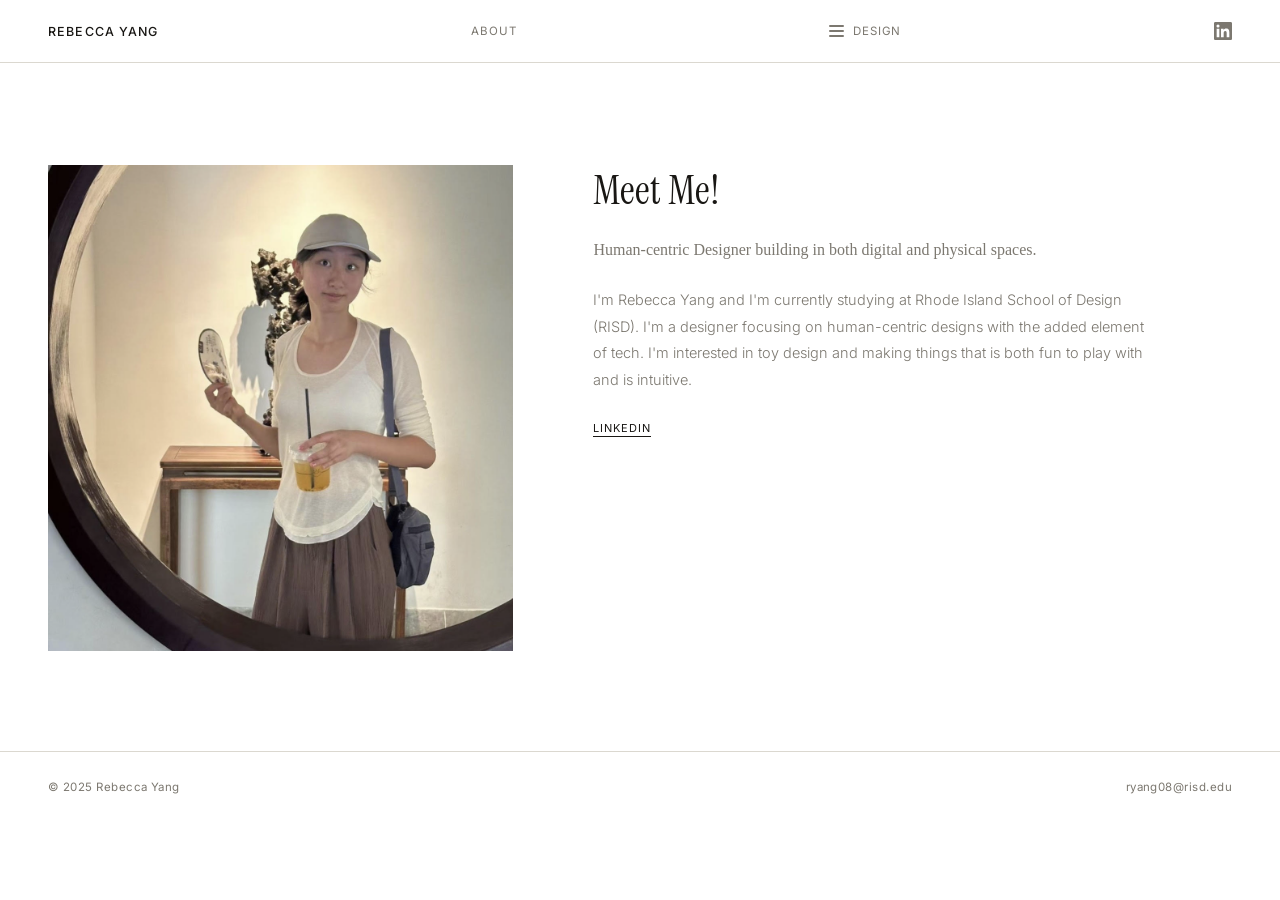
==== About.html @ c281e47e "Initial portfolio site" ====
<!DOCTYPE html>
<html lang="en">
<head>
  <meta charset="UTF-8">
  <meta name="viewport" content="width=device-width, initial-scale=1.0">
  <title>About — Rebecca Yang</title>
  <link rel="preconnect" href="https://fonts.googleapis.com">
  <link rel="preconnect" href="https://fonts.gstatic.com" crossorigin>
  <link href="https://fonts.googleapis.com/css2?family=Inter:ital,opsz,wght@0,14..32,300;0,14..32,400;0,14..32,500;1,14..32,300&family=Instrument+Serif:ital@0;1&display=swap" rel="stylesheet">
  <link rel="stylesheet" href="styleshtml.css">
</head>
<body>

  <header>
    <a class="nav-name" href="index.html">Rebecca Yang</a>

    <a class="nav-about" href="About.html">About</a>

    <div class="nav-dropdown">
      <button class="dropdown-trigger" aria-haspopup="true" aria-expanded="false">
        <span class="hamburger" aria-hidden="true">
          <span></span>
          <span></span>
          <span></span>
        </span>
        Design
      </button>
      <ul class="dropdown-menu" role="menu">
        <li role="none"><a href="installation.html" role="menuitem">Installation</a></li>
        <li role="none"><a href="web-based.html" role="menuitem">Web-based</a></li>
        <li role="none"><a href="product-design.html" role="menuitem">Product Design</a></li>
      </ul>
    </div>

    <a class="linkedin-link" href="https://www.linkedin.com/in/rebecca-yang-01855634b" target="_blank" rel="noopener" aria-label="LinkedIn">
      <svg viewBox="0 0 24 24" fill="currentColor" xmlns="http://www.w3.org/2000/svg">
        <path d="M20.447 20.452h-3.554v-5.569c0-1.328-.027-3.037-1.852-3.037-1.853 0-2.136 1.445-2.136 2.939v5.667H9.351V9h3.414v1.561h.046c.477-.9 1.637-1.85 3.37-1.85 3.601 0 4.267 2.37 4.267 5.455v6.286zM5.337 7.433a2.062 2.062 0 01-2.063-2.065 2.064 2.064 0 112.063 2.065zm1.782 13.019H3.555V9h3.564v11.452zM22.225 0H1.771C.792 0 0 .774 0 1.729v20.542C0 23.227.792 24 1.771 24h20.451C23.2 24 24 23.227 24 22.271V1.729C24 .774 23.2 0 22.222 0h.003z"/>
      </svg>
    </a>
  </header>

  <section id="about">
    <img class="about-photo" src="aboutme.png" alt="Rebecca Yang">
    <div class="about-content">
      <h2 class="about-heading">
        Meet Me!<br>
        <em>Human-centric Designer building in both digital and physical spaces.</em>
      </h2>
      <p class="about-text">
        I'm Rebecca Yang and I'm currently studying at Rhode Island School of Design (RISD). I'm a designer focusing on human-centric designs with the added element of tech. I'm interested in toy design and making things that is both fun to play with and is intuitive.
      </p>
      <div class="about-links">
        <a href="https://www.linkedin.com/in/rebecca-yang-01855634b" target="_blank" rel="noopener">LinkedIn</a>
      </div>
    </div>
  </section>

  <footer>
    <span>&copy; 2025 Rebecca Yang</span>
    <a href="mailto:ryang08@risd.edu">ryang08@risd.edu</a>
  </footer>

  <script>
    const dropdown = document.querySelector('.nav-dropdown');
    const trigger  = dropdown.querySelector('.dropdown-trigger');

    trigger.addEventListener('click', () => {
      const open = dropdown.classList.toggle('open');
      trigger.setAttribute('aria-expanded', open);
    });

    document.addEventListener('click', (e) => {
      if (!dropdown.contains(e.target)) {
        dropdown.classList.remove('open');
        trigger.setAttribute('aria-expanded', 'false');
      }
    });
  </script>

</body>
</html>
---- styleshtml.css ----
*, *::before, *::after {
  box-sizing: border-box;
  margin: 0;
  padding: 0;
}

:root {
  --bg:         #ffffff;
  --text:       #191714;
  --muted:      #7c7870;
  --border:     #dbd8d0;
  --font-sans:  'Inter', -apple-system, BlinkMacSystemFont, 'Segoe UI', sans-serif;
  --font-serif: 'Instrument Serif', Georgia, 'Times New Roman', serif;
  --page-inset: clamp(64px, 8vw, 110px);
}

html { scroll-behavior: smooth; }

body {
  font-family: var(--font-sans);
  background: var(--bg);
  color: var(--text);
  overflow-x: hidden;
  -webkit-font-smoothing: antialiased;
}

/* --- HEADER --- */

header {
  position: fixed;
  top: 0;
  left: 0;
  right: 0;
  z-index: 100;
  display: flex;
  align-items: center;
  justify-content: space-between;
  padding: 22px 48px;
  background: var(--bg);
  border-bottom: 1px solid var(--border);
}

.nav-name {
  font-size: 12.5px;
  font-weight: 500;
  letter-spacing: 0.09em;
  text-transform: uppercase;
  text-decoration: none;
  color: var(--text);
}

.nav-about {
  font-size: 11.5px;
  letter-spacing: 0.07em;
  text-transform: uppercase;
  text-decoration: none;
  color: var(--muted);
  transition: color 0.2s;
}

.nav-about:hover { color: var(--text); }

/* --- DESIGN DROPDOWN --- */

.nav-dropdown {
  position: relative;
}

/* invisible bridge fills the gap so hover doesn't break mid-travel */
.nav-dropdown::after {
  content: '';
  position: absolute;
  top: 100%;
  left: -20px;
  right: -20px;
  height: 16px;
}

.dropdown-trigger {
  display: flex;
  align-items: center;
  gap: 9px;
  background: none;
  border: none;
  cursor: pointer;
  padding: 0;
  font-size: 11.5px;
  letter-spacing: 0.07em;
  text-transform: uppercase;
  color: var(--muted);
  font-family: var(--font-sans);
  transition: color 0.2s;
}

.dropdown-trigger:hover,
.nav-dropdown.open .dropdown-trigger { color: var(--text); }

.hamburger {
  display: flex;
  flex-direction: column;
  gap: 3.5px;
  flex-shrink: 0;
}

.hamburger span {
  display: block;
  width: 15px;
  height: 1.5px;
  background: currentColor;
  border-radius: 1px;
}

.dropdown-menu {
  position: absolute;
  top: calc(100% + 16px);
  left: 50%;
  transform: translateX(-50%) translateY(-6px);
  background: var(--bg);
  border: 1px solid var(--border);
  min-width: 170px;
  list-style: none;
  padding: 6px 0;
  opacity: 0;
  pointer-events: none;
  transition: opacity 0.18s ease, transform 0.18s ease;
}

.nav-dropdown:hover .dropdown-menu,
.nav-dropdown.open .dropdown-menu {
  opacity: 1;
  pointer-events: auto;
  transform: translateX(-50%) translateY(0);
}

.dropdown-menu li a {
  display: block;
  padding: 11px 22px;
  font-size: 11px;
  letter-spacing: 0.07em;
  text-transform: uppercase;
  color: var(--muted);
  text-decoration: none;
  transition: color 0.15s;
  white-space: nowrap;
}

.dropdown-menu li a:hover { color: var(--text); }

/* --- LINKEDIN --- */

.linkedin-link {
  display: flex;
  align-items: center;
  color: var(--muted);
  transition: color 0.2s;
  text-decoration: none;
}

.linkedin-link:hover { color: var(--text); }

.linkedin-link svg {
  width: 18px;
  height: 18px;
  display: block;
}

/* --- HERO --- */

#hero {
  height: calc(100vh - 65px);
  margin-top: 65px;
}

.hero-tagline {
  font-family: Arial, Helvetica, sans-serif;
  font-size: 22px;
  font-weight: 400;
  font-style: normal;
  line-height: 1.55;
  color: #000000;
  text-align: center;
  max-width: 680px;
  transition: opacity 0.3s ease;
}

.scroll-hint {
  position: fixed;
  left: 50%;
  transform: translateX(-50%);
  font-size: 11px;
  letter-spacing: 0.12em;
  text-transform: uppercase;
  color: var(--muted);
  transition: opacity 0.4s ease;
}

/* --- STOOLLASSO --- */
.hero-draggable {
  position: fixed;
  height: auto;
  cursor: grab;
  user-select: none;
  z-index: 10;
  transition: opacity 0.4s ease;
}

#stoollasso {
  width: 180px;
}

#fishtoylasso {
  width: 200px;
}

/* --- WORKS GRID --- */

#works-grid {
  padding: 0 clamp(48px, 8vw, 120px) 80px;
}

.works-row {
  display: grid;
  grid-template-columns: repeat(4, 1fr);
  gap: 16px;
}

.work-card {
  display: flex;
  flex-direction: column;
  gap: 10px;
  cursor: pointer;
}

.work-img-wrap {
  width: 100%;
  overflow: hidden;
  background: #f0eeea;
  position: relative;
}

.work-img-wrap img,
.work-img-wrap video {
  width: 100%;
  height: auto;
  display: block;
  transition: transform 0.4s ease;
}

.work-card:hover .work-img-wrap video {
  transform: scale(1.04);
}

.work-card:hover .work-img-wrap img {
  transform: scale(1.04);
}

.work-img-empty {
  background: #ebebeb;
}

.work-card--constrained .work-img-wrap {
  background: none;
}

.work-title {
  font-size: 12px;
  letter-spacing: 0.04em;
  color: var(--muted);
  font-family: var(--font-sans);
}

/* --- LIGHTBOX --- */

.lightbox {
  position: fixed;
  inset: 0;
  background: rgba(0, 0, 0, 0.92);
  z-index: 9998;
  display: flex;
  align-items: center;
  justify-content: center;
  opacity: 0;
  pointer-events: none;
  transition: opacity 0.25s ease;
}

.lightbox.active {
  opacity: 1;
  pointer-events: auto;
}

.lightbox-img,
.lightbox-video {
  max-width: 80vw;
  max-height: 85vh;
  width: auto;
  height: auto;
  display: block;
  object-fit: contain;
}

.lightbox-close {
  position: absolute;
  top: 24px;
  right: 32px;
  background: none;
  border: none;
  color: #ffffff;
  font-size: 22px;
  cursor: pointer;
  padding: 8px;
  line-height: 1;
  opacity: 0.8;
  transition: opacity 0.2s;
}

.lightbox-close:hover { opacity: 1; }

.lightbox-prev,
.lightbox-next {
  position: absolute;
  top: 50%;
  transform: translateY(-50%);
  background: none;
  border: none;
  color: #ffffff;
  font-size: 28px;
  cursor: pointer;
  padding: 20px 24px;
  opacity: 0.7;
  transition: opacity 0.2s;
}

.lightbox-prev:hover,
.lightbox-next:hover { opacity: 1; }

.lightbox-prev { left: 24px; }
.lightbox-next { right: 24px; }

.lbv-wrapper {
  display: flex;
  flex-direction: column;
  align-items: center;
  gap: 14px;
}

.lightbox-video { cursor: pointer; }

.lbv-controls {
  align-items: center;
  gap: 12px;
  width: min(80vw, 700px);
  background: rgba(255,255,255,0.08);
  padding: 10px 16px;
  border-radius: 8px;
}

.lbv-playpause {
  background: none;
  border: none;
  color: #fff;
  font-size: 16px;
  cursor: pointer;
  padding: 0 4px;
  line-height: 1;
  flex-shrink: 0;
}

.lbv-scrubber {
  flex: 1;
  height: 4px;
  appearance: none;
  -webkit-appearance: none;
  background: rgba(255,255,255,0.25);
  border-radius: 2px;
  cursor: pointer;
  accent-color: #fff;
}

.lbv-scrubber::-webkit-slider-thumb {
  -webkit-appearance: none;
  width: 14px;
  height: 14px;
  border-radius: 50%;
  background: #fff;
  cursor: pointer;
}

.lbv-time {
  color: rgba(255,255,255,0.7);
  font-size: 12px;
  font-family: monospace;
  white-space: nowrap;
  flex-shrink: 0;
}

/* --- PROJECT BANNER --- */

.project-banner {
  margin-top: calc(65px + var(--page-inset));
  padding: 0 var(--page-inset);
  line-height: 0;
}

.project-banner img {
  width: 100%;
  height: auto;
  display: block;
}

/* --- PROJECT PAGE (Stool.html etc.) --- */

.project-page {
  padding-top: 60px;
  padding-bottom: 100px;
}

.project-page--has-banner {
  padding-top: 40px;
}

.project-page--no-banner {
  padding-top: 140px;
}

.project-page-split {
  display: grid;
  grid-template-columns: 1fr 1fr;
  align-items: start;
  padding: 0 var(--page-inset);
  gap: 48px;
}

.project-page-left {
  display: flex;
  flex-direction: column;
  gap: 32px;
}

.project-page-title {
  font-family: var(--font-sans);
  font-size: clamp(24px, 3vw, 42px);
  font-weight: 500;
  letter-spacing: 0.09em;
  text-transform: uppercase;
  line-height: 1.2;
  color: var(--text);
}

.project-page-meta {
  display: flex;
  flex-direction: column;
  gap: 8px;
  list-style: disc;
  padding-left: 16px;
}

.project-page-meta li {
  font-size: 12px;
  letter-spacing: 0.06em;
  text-transform: uppercase;
  color: var(--muted);
  line-height: 1.5;
}

.project-divider {
  border: none;
  border-top: 1px solid var(--border);
  margin: 0;
}

.project-page-desc {
  font-size: 15px;
  line-height: 1.85;
  color: var(--text);
  font-weight: 300;
}

.fishtoy-section {
  display: flex;
  align-items: start;
  gap: 48px;
  padding: 40px var(--page-inset) 80px;
}

.fishtoy-grid {
  display: grid;
  grid-template-columns: 1fr 1fr;
  gap: 10px;
  flex-shrink: 0;
  width: 45%;
}

.fishtoy-grid img {
  width: 100%;
  height: auto;
  display: block;
}

.fishtoy-section-text {
  padding-top: 8px;
}

.sketchbook-section {
  display: flex;
  align-items: start;
  gap: 48px;
  padding: 40px var(--page-inset) 80px;
}

.sketchbook-text {
  flex: 1;
  padding-top: 8px;
}

.sketchbook-title {
  font-family: var(--font-sans);
  font-size: 15px;
  font-weight: 500;
  letter-spacing: 0.09em;
  text-transform: uppercase;
  color: var(--text);
  margin-bottom: 16px;
}

.sketchbook-desc {
  font-size: 15px;
  line-height: 1.85;
  color: var(--text);
  font-weight: 300;
}

.type-section {
  display: flex;
  align-items: flex-start;
  gap: 64px;
  padding: 40px var(--page-inset) 80px;
}

.type-images {
  flex: 1;
  display: flex;
  flex-direction: column;
  gap: 16px;
}

.type-images img {
  width: 100%;
  height: auto;
  display: block;
}

.type-text {
  flex: 1;
  padding-top: 8px;
}

.type-design-grid {
  display: grid;
  grid-template-columns: repeat(4, 1fr);
  gap: 16px;
  padding: 0 var(--page-inset) 80px;
}

.type-design-grid img {
  width: 100%;
  height: 100%;
  object-fit: cover;
  display: block;
  aspect-ratio: 3 / 4;
}

.type-placeholder {
  aspect-ratio: 3 / 4;
  background: #e5e5e5;
  display: flex;
  align-items: center;
  justify-content: center;
  font-family: var(--font-sans);
  font-size: 13px;
  color: #aaa;
  letter-spacing: 0.05em;
}

.nasa-contributions {
  padding: 40px var(--page-inset) 80px;
}

.nasa-contributions .sketchbook-title {
  font-size: 28px;
  margin-bottom: 12px;
}

.nasa-contributions .sketchbook-desc {
  font-size: 19px;
  margin-bottom: 40px;
}

.nasa-contrib-row {
  display: flex;
  gap: 48px;
  align-items: flex-start;
  margin-bottom: 56px;
}

.nasa-contrib-row:last-child {
  margin-bottom: 0;
}

.nasa-contrib-text {
  flex: 1 1 0;
}

.nasa-contrib-label {
  font-family: var(--font-sans);
  font-size: 13px;
  font-weight: 500;
  letter-spacing: 0.09em;
  text-transform: uppercase;
  color: var(--muted);
  margin: 0 0 10px;
}

.nasa-contrib-copy {
  font-size: 15px;
  line-height: 1.85;
  color: var(--text);
  font-weight: 300;
}

.nasa-contrib-images {
  flex: 1;
  display: flex;
  gap: 16px;
}

.nasa-contrib-images img {
  flex: 1;
  min-width: 0;
  width: 100%;
  height: auto;
  display: block;
}

.nasa-ltv-images {
  flex: 1;
  display: flex;
  gap: 16px;
}

.nasa-ltv-col {
  flex: 1;
  display: flex;
  flex-direction: column;
  gap: 16px;
}

.nasa-ltv-col img {
  width: 100%;
  height: auto;
  display: block;
}

.nasa-ltv-col--single {
  display: flex;
  align-items: flex-start;
}

.nasa-ltv-col--single img {
  height: auto;
}

.nasa-signal-item {
  flex: 1;
  display: flex;
  flex-direction: column;
  gap: 12px;
}

.nasa-signal-item img {
  width: 100%;
  height: auto;
  display: block;
}

.project-page-images img,
.project-page-images video {
  width: 100%;
  height: auto;
  display: block;
  border: 1px solid var(--border);
}

.project-research {
  display: grid;
  grid-template-columns: 2.5fr 1fr;
  gap: 40px;
  align-items: start;
  padding: 60px var(--page-inset) 80px;
}

.project-slides-grid {
  display: grid;
  grid-template-columns: 1fr 1fr;
  gap: 12px;
}

.project-slides-grid img {
  width: 100%;
  height: auto;
  display: block;
}

.project-research-text {
  font-size: 19px;
  line-height: 1.75;
  color: var(--text);
  font-weight: 300;
  padding-top: 20px;
}

.project-insight {
  display: grid;
  grid-template-columns: 1fr 2.5fr;
  gap: 40px;
  align-items: start;
  padding: 0 var(--page-inset) 80px;
}

.project-insight-text {
  font-size: 19px;
  line-height: 1.75;
  color: var(--text);
  font-weight: 300;
  padding-top: 20px;
}

.project-insight img {
  width: 100%;
  height: auto;
  display: block;
}

@media (max-width: 780px) {
  .project-insight { grid-template-columns: 1fr; padding: 0 24px 60px; }
}

.project-concept {
  display: grid;
  grid-template-columns: 2fr 2fr;
  gap: 48px;
  align-items: start;
  padding: 0 var(--page-inset) 80px;
}

.project-concept-slides {
  display: grid;
  grid-template-columns: 1.5fr 1.5fr;
  gap: 12px;
}

.project-concept-slides img {
  width: 100%;
  height: auto;
  display: block;
}

.project-concept-slides img:nth-child(1) {
  grid-row: 1;
  grid-column: 1;
}

.project-concept-slides img:nth-child(2) {
  grid-row: 2;
  grid-column: 1;
}

.project-concept-slides img:nth-child(3) {
  grid-row: 1 / 3;
  grid-column: 2;
}

.project-final-slides {
  display: flex;
  gap: 16px;
  padding: 0 var(--page-inset) 0;
}

.project-final-slides:last-child {
  padding-bottom: 80px;
}

.project-final-slides + .project-final-slides {
  padding-top: 16px;
}

.project-final-slides > img,
.project-final-slides > video {
  width: 50%;
  height: auto;
  display: block;
}

.project-final-slides--stacked {
  display: grid;
  grid-template-columns: 1fr 1fr;
  grid-template-rows: auto auto;
}

.project-final-slides--stacked img {
  width: 100%;
  height: auto;
  display: block;
}

.project-final-slides--stacked img:nth-child(1) {
  grid-row: 1;
  grid-column: 1;
}

.project-final-slides--stacked img:nth-child(2) {
  grid-row: 1;
  grid-column: 2;
  align-self: end;
}

.project-final-slides--stacked img:nth-child(3) {
  grid-row: 2;
  grid-column: 1;
}

.project-concept-text {
  display: flex;
  flex-direction: column;
  gap: 24px;
  padding-top: 20px;
}

.project-concept-text p {
  font-size: 15px;
  line-height: 1.7;
  color: var(--text);
  font-weight: 300;
}

.project-concept-text img {
  width: 100%;
  height: auto;
  display: block;
}

.sketchbook-fade {
  position: relative;
  width: 100%;
  aspect-ratio: 895 / 655;
}

.sketchbook-fade-img {
  position: absolute;
  top: 0;
  left: 0;
  width: 100%;
  height: 100%;
  object-fit: contain;
  display: block;
  opacity: 0;
  animation: sketchbook-crossfade 8s ease-in-out infinite;
}

.sketchbook-fade-img--b {
  animation-delay: -4s;
}

@keyframes sketchbook-crossfade {
  0%, 43.75%   { opacity: 1; pointer-events: auto; }
  50%, 93.75%  { opacity: 0; pointer-events: none; }
  100%         { opacity: 1; pointer-events: auto; }
}

@media (max-width: 780px) {
  .project-concept { grid-template-columns: 1fr; padding: 40px 24px 60px; }
  .concept-slide6 { display: none; }
}

@media (max-width: 780px) {
  .project-page { padding: 120px 0 80px; }
  .project-page-split { grid-template-columns: 1fr; padding: 0 24px; }
  .project-banner { padding: 0 24px; }
  .project-research { grid-template-columns: 1fr; padding: 40px 24px 60px; }
}

@media (max-width: 780px) {
  #works-grid { padding: 0 24px 60px; }
  #installation-page,
  #web-based-page { padding: 120px 24px 60px; }
  .works-row { grid-template-columns: repeat(2, 1fr); gap: 12px; }
}

/* --- INSTALLATION PAGE --- */

#installation-page,
#web-based-page {
  padding: 140px 48px 80px;
}

.installation-heading {
  font-family: var(--font-sans);
  font-size: 11px;
  letter-spacing: 0.16em;
  text-transform: uppercase;
  color: var(--muted);
  margin-bottom: 40px;
}

.installation-grid {
  display: grid;
  grid-template-columns: repeat(4, 1fr);
  gap: 16px;
}

@media (max-width: 780px) {
  #installation-page { padding: 120px 24px 60px; }
  .installation-grid { grid-template-columns: repeat(2, 1fr); }
}

/* --- WORK SECTION --- */

#work {
  padding: 80px 48px 60px;
  border-top: 1px solid var(--border);
}

.section-label {
  font-size: 11px;
  letter-spacing: 0.16em;
  text-transform: uppercase;
  color: var(--muted);
  margin-bottom: 56px;
}

.project-list { list-style: none; }

.project-item {
  border-top: 1px solid var(--border);
  padding: 42px 0;
  display: grid;
  grid-template-columns: 56px 1fr 80px;
  gap: 0 28px;
  align-items: start;
}

.project-item:last-child {
  border-bottom: 1px solid var(--border);
}

.project-item--with-image {
  grid-template-columns: 56px 260px 1fr 80px;
  align-items: start;
}

.project-item-img {
  width: 100%;
  height: auto;
  object-fit: contain;
  display: block;
}

.project-num {
  font-size: 11.5px;
  letter-spacing: 0.06em;
  color: var(--muted);
  padding-top: 7px;
}

.project-body {
  display: flex;
  flex-direction: column;
  gap: 14px;
}

.project-title {
  font-family: var(--font-serif);
  font-size: clamp(22px, 2.6vw, 34px);
  font-weight: 400;
  line-height: 1.18;
  letter-spacing: -0.01em;
  transition: letter-spacing 0.4s ease;
}

.project-item:hover .project-title { letter-spacing: 0.015em; }

.project-desc {
  font-size: 14px;
  color: var(--muted);
  line-height: 1.7;
  max-width: 540px;
  font-weight: 300;
}

.project-tags {
  display: flex;
  flex-wrap: wrap;
  gap: 7px;
  margin-top: 2px;
}

.tag {
  font-size: 10px;
  letter-spacing: 0.1em;
  text-transform: uppercase;
  border: 1px solid var(--border);
  padding: 4px 11px;
  border-radius: 100px;
  color: var(--muted);
}

.project-bullets {
  list-style: disc;
  padding-left: 16px;
  display: flex;
  flex-direction: column;
  gap: 4px;
}

.project-bullets li {
  font-size: 13px;
  color: var(--muted);
  line-height: 1.6;
}

.project-link {
  display: inline-block;
  font-size: 11px;
  letter-spacing: 0.08em;
  text-transform: uppercase;
  color: var(--text);
  text-decoration: none;
  border-bottom: 1px solid currentColor;
  padding-bottom: 1px;
  margin-top: 6px;
  transition: opacity 0.2s;
}

.project-link:hover { opacity: 0.45; }

.project-challenge-text {
  font-size: 11px;
  letter-spacing: 0.06em;
  text-transform: uppercase;
  color: var(--muted);
  margin-top: 14px;
  margin-bottom: 8px;
}

.project-challenge-logos {
  display: flex;
  align-items: center;
  gap: 12px;
}

.project-challenge-logo {
  height: 48px;
  width: auto;
  display: block;
}

.project-year {
  font-size: 11.5px;
  color: var(--muted);
  padding-top: 7px;
  text-align: right;
}

/* --- ABOUT --- */

#about {
  padding: calc(65px + 100px) 48px 100px;
  display: grid;
  grid-template-columns: 1fr 1.2fr;
  gap: 80px;
  align-items: start;
  max-width: 1200px;
}

.about-photo {
  width: 100%;
  height: auto;
  display: block;
}

.about-heading {
  font-family: var(--font-serif);
  font-size: clamp(26px, 3.2vw, 44px);
  font-weight: 400;
  line-height: 1.25;
}

.about-heading em {
  font-family: 'Times New Roman', Times, serif;
  font-style: normal;
  font-size: 16px;
  white-space: nowrap;
  color: var(--muted);
}

.about-content {
  display: flex;
  flex-direction: column;
  gap: 20px;
}

.about-text {
  font-size: 14.5px;
  line-height: 1.82;
  color: var(--muted);
  font-weight: 300;
}

.about-links {
  display: flex;
  gap: 24px;
  margin-top: 8px;
}

.about-links a {
  font-size: 11px;
  letter-spacing: 0.08em;
  text-transform: uppercase;
  color: var(--text);
  text-decoration: none;
  border-bottom: 1px solid currentColor;
  padding-bottom: 1px;
  transition: opacity 0.2s;
}

.about-links a:hover { opacity: 0.45; }

/* --- FOOTER --- */

footer {
  border-top: 1px solid var(--border);
  padding: 28px 48px;
  display: flex;
  justify-content: space-between;
  align-items: center;
  font-size: 11.5px;
  color: var(--muted);
  letter-spacing: 0.04em;
}

footer a {
  color: var(--muted);
  text-decoration: none;
  transition: color 0.2s;
}

footer a:hover { color: var(--text); }

/* --- RESPONSIVE --- */

@media (max-width: 780px) {
  header { padding: 18px 20px; }

  #hero {
    padding: 130px 24px 80px;
    min-height: auto;
  }

  .hero-tagline { font-size: 18px; }

  #work { padding: 60px 24px 40px; }

  .project-item { grid-template-columns: 44px 1fr; }
  .project-year { display: none; }

  .project-item--with-image { grid-template-columns: 44px 1fr; }
  .project-item--with-image .project-item-img,
  .project-item--with-image .project-body {
    grid-column: 1 / -1;
  }
  .project-item--with-image .project-item-img { margin-top: 12px; }
  .project-item--with-image .project-body { margin-top: 16px; }

  #about {
    grid-template-columns: 1fr;
    gap: 36px;
    padding: calc(65px + 40px) 24px 70px;
  }

  footer { padding: 22px 24px; }
}
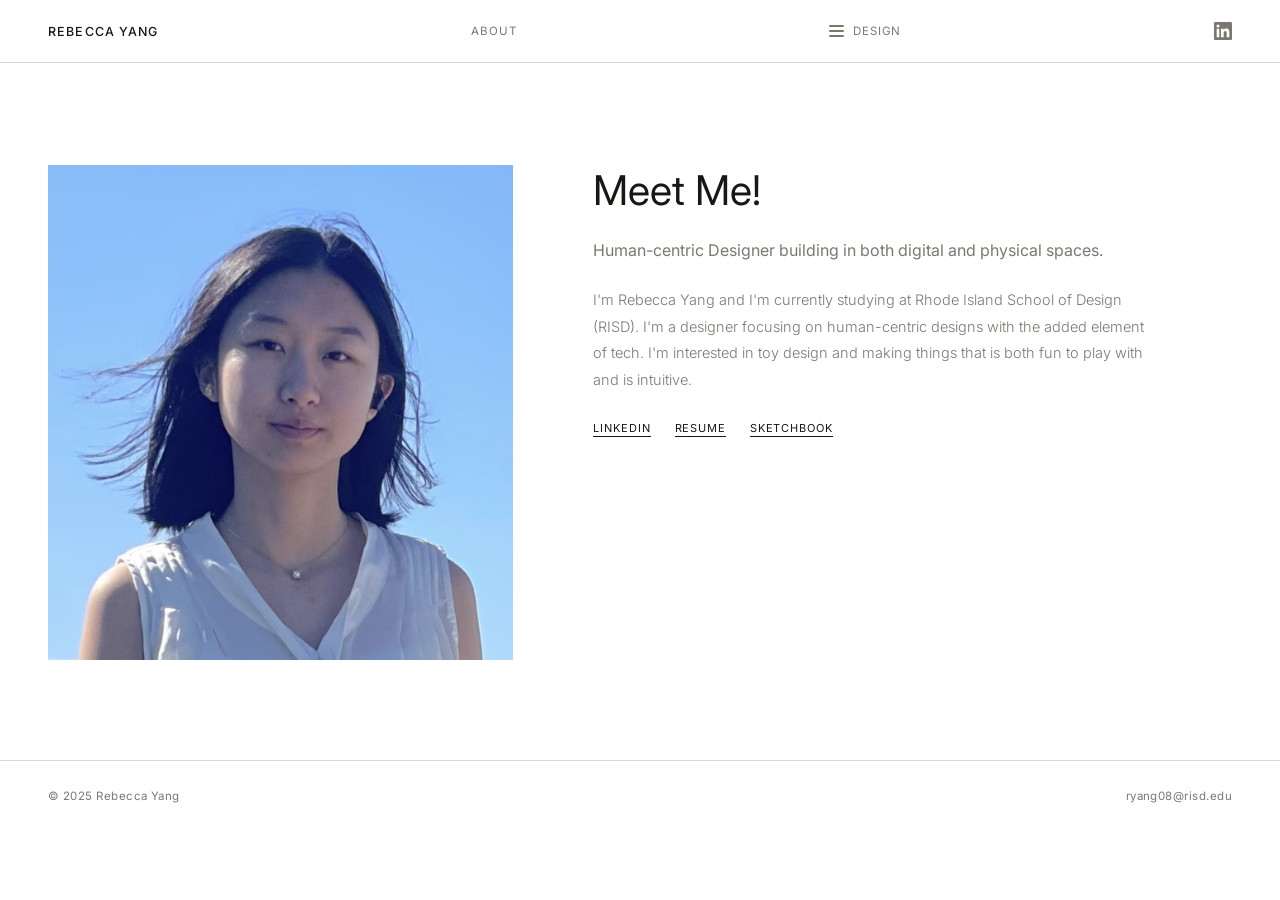
==== commit 37ad327b: "Update About/home pages, styling, and add sketchbook + resume assets" ====
--- a/About.html
+++ b/About.html
@@ -40,7 +40,7 @@
   </header>
 
   <section id="about">
-    <img class="about-photo" src="aboutme.png" alt="Rebecca Yang">
+    <img class="about-photo" src="meetmephoto.png" alt="Rebecca Yang">
     <div class="about-content">
       <h2 class="about-heading">
         Meet Me!<br>
@@ -51,9 +51,21 @@
       </p>
       <div class="about-links">
         <a href="https://www.linkedin.com/in/rebecca-yang-01855634b" target="_blank" rel="noopener">LinkedIn</a>
+        <a href="job%20resume%20%20(5).pdf" target="_blank" rel="noopener">Resume</a>
+        <button type="button" class="about-link-btn" id="sketchbook-toggle" aria-expanded="false" aria-controls="sketchbook-reveal">Sketchbook</button>
+      </div>
+      <div class="sketchbook-reveal" id="sketchbook-reveal" hidden>
+        <img class="sketchbook-thumb" id="sketchbook-thumb" src="sketchbook-p1.jpg" alt="Sketchbook page 1">
       </div>
     </div>
   </section>
+
+  <div class="lightbox" id="sketchbook-lightbox" role="dialog" aria-modal="true" aria-label="Sketchbook" aria-hidden="true">
+    <button type="button" class="lightbox-close" id="sketchbook-close" aria-label="Close">&times;</button>
+    <button type="button" class="lightbox-prev" id="sketchbook-prev" aria-label="Previous page">&#8249;</button>
+    <img class="lightbox-img" id="sketchbook-full" src="sketchbook-p1.jpg" alt="Sketchbook page 1">
+    <button type="button" class="lightbox-next" id="sketchbook-next" aria-label="Next page">&#8250;</button>
+  </div>
 
   <footer>
     <span>&copy; 2025 Rebecca Yang</span>
@@ -75,6 +87,86 @@
         trigger.setAttribute('aria-expanded', 'false');
       }
     });
+
+    // Clicking the word "Sketchbook" reveals a preview below the links that
+    // flips through the pages every 2 seconds. Clicking that preview image
+    // expands it into a full viewer with prev/next arrows and a close button.
+    const skBtn    = document.getElementById('sketchbook-toggle');
+    const skReveal = document.getElementById('sketchbook-reveal');
+    const skThumb  = document.getElementById('sketchbook-thumb');
+    const skBox    = document.getElementById('sketchbook-lightbox');
+    const skFull   = document.getElementById('sketchbook-full');
+    const skPrev   = document.getElementById('sketchbook-prev');
+    const skNext   = document.getElementById('sketchbook-next');
+    const skClose  = document.getElementById('sketchbook-close');
+    const skPages  = [
+      'sketchbook-p1.jpg',  'sketchbook-p2.jpg',  'sketchbook-p3.jpg',
+      'sketchbook-p4.jpg',  'sketchbook-p5.jpg',  'sketchbook-p6.jpg',
+      'sketchbook-p7.jpg',  'sketchbook-p8.jpg',  'sketchbook-p9.jpg',
+      'sketchbook-p10.jpg', 'sketchbook-p11.jpg', 'sketchbook-p12.jpg'
+    ];
+    let   skIndex  = 0;
+    let   skTimer  = null;
+
+    function skRender() {
+      const src = skPages[skIndex];
+      const alt = 'Sketchbook page ' + (skIndex + 1);
+      skThumb.src = src; skThumb.alt = alt;
+      skFull.src  = src; skFull.alt  = alt;
+    }
+
+    function skStartCycle() {
+      clearInterval(skTimer);
+      skTimer = setInterval(() => {
+        skIndex = (skIndex + 1) % skPages.length;
+        skRender();
+      }, 2000);
+    }
+
+    function skStopCycle() {
+      clearInterval(skTimer);
+      skTimer = null;
+    }
+
+    function skGo(step) {
+      skIndex = (skIndex + step + skPages.length) % skPages.length;
+      skRender();
+    }
+
+    function skShut() {
+      skBox.classList.remove('active');
+      skBox.setAttribute('aria-hidden', 'true');
+      if (!skReveal.hasAttribute('hidden')) skStartCycle();
+    }
+
+    // 1. Toggle the inline preview + its 2s auto-flip
+    skBtn.addEventListener('click', () => {
+      const open = skReveal.hasAttribute('hidden');
+      skReveal.toggleAttribute('hidden', !open);
+      skBtn.setAttribute('aria-expanded', String(open));
+      if (open) { skRender(); skStartCycle(); }
+      else { skStopCycle(); }
+    });
+
+    // 2. Click the preview to expand into the full viewer
+    skThumb.addEventListener('click', () => {
+      skStopCycle();
+      skRender();
+      skBox.classList.add('active');
+      skBox.setAttribute('aria-hidden', 'false');
+    });
+
+    skClose.addEventListener('click', skShut);
+    skPrev.addEventListener('click', () => skGo(-1));
+    skNext.addEventListener('click', () => skGo(1));
+    skBox.addEventListener('click', (e) => { if (e.target === skBox) skShut(); });
+
+    document.addEventListener('keydown', (e) => {
+      if (!skBox.classList.contains('active')) return;
+      if (e.key === 'Escape')     skShut();
+      if (e.key === 'ArrowLeft')  skGo(-1);
+      if (e.key === 'ArrowRight') skGo(1);
+    });
   </script>
 
 </body>
--- a/styleshtml.css
+++ b/styleshtml.css
@@ -164,58 +164,120 @@
   display: block;
 }
 
-/* --- HERO --- */
-
-#hero {
-  height: calc(100vh - 65px);
+/* --- SIDEBAR --- */
+
+.sidebar {
+  position: fixed;
+  top: 65px;
+  left: 0;
+  bottom: 0;
+  width: 300px;
+  padding: 48px 36px;
+  border-right: 1px solid var(--border);
+  background: var(--bg);
+  display: flex;
+  flex-direction: column;
+  gap: 40px;
+  overflow-y: auto;
+  z-index: 50;
+}
+
+.sidebar-tagline {
+  font-family: var(--font-sans);
+  font-size: 20px;
+  font-weight: 400;
+  line-height: 1.5;
+  color: #000000;
+}
+
+.sidebar-bio {
+  font-family: var(--font-sans);
+  font-size: 13.5px;
+  line-height: 1.8;
+  color: var(--muted);
+  font-weight: 300;
+}
+
+.sidebar-links {
+  display: flex;
+  flex-direction: column;
+  gap: 10px;
+  margin-top: auto;
+}
+
+.sidebar-link {
+  font-family: var(--font-sans);
+  font-size: 11.5px;
+  letter-spacing: 0.07em;
+  text-transform: uppercase;
+  color: var(--muted);
+  text-decoration: none;
+  transition: color 0.2s;
+}
+
+.sidebar-link:hover { color: var(--text); }
+
+.tool-picker {
+  display: flex;
+  flex-direction: column;
+  gap: 9px;
+  margin-top: auto;
+  margin-bottom: auto;
+}
+
+.tool-picker-label {
+  font-family: var(--font-sans);
+  font-size: 11px;
+  letter-spacing: 0.16em;
+  text-transform: uppercase;
+  color: var(--muted);
+  margin-bottom: 4px;
+}
+
+.tool-option {
+  font-family: var(--font-sans);
+  font-size: 11.5px;
+  letter-spacing: 0.07em;
+  text-transform: uppercase;
+  text-align: left;
+  background: none;
+  border: none;
+  padding: 0;
+  cursor: pointer;
+  color: var(--muted);
+  transition: color 0.2s;
+}
+
+.tool-option::before {
+  content: '\2192';
+  margin-right: 8px;
+  opacity: 0;
+  transition: opacity 0.2s;
+}
+
+.tool-option:hover { color: var(--text); }
+
+.tool-option.is-active { color: var(--text); }
+.tool-option.is-active::before { opacity: 1; }
+
+.content {
   margin-top: 65px;
-}
-
-.hero-tagline {
-  font-family: Arial, Helvetica, sans-serif;
+  margin-left: 300px;
+}
+
+.content-tagline {
+  font-family: var(--font-sans);
   font-size: 22px;
   font-weight: 400;
-  font-style: normal;
-  line-height: 1.55;
+  line-height: 1.5;
   color: #000000;
-  text-align: center;
-  max-width: 680px;
-  transition: opacity 0.3s ease;
-}
-
-.scroll-hint {
-  position: fixed;
-  left: 50%;
-  transform: translateX(-50%);
-  font-size: 11px;
-  letter-spacing: 0.12em;
-  text-transform: uppercase;
-  color: var(--muted);
-  transition: opacity 0.4s ease;
-}
-
-/* --- STOOLLASSO --- */
-.hero-draggable {
-  position: fixed;
-  height: auto;
-  cursor: grab;
-  user-select: none;
-  z-index: 10;
-  transition: opacity 0.4s ease;
-}
-
-#stoollasso {
-  width: 180px;
-}
-
-#fishtoylasso {
-  width: 200px;
+  padding: 48px clamp(48px, 8vw, 120px) 0;
 }
 
 /* --- WORKS GRID --- */
 
 #works-grid {
-  padding: 0 clamp(48px, 8vw, 120px) 80px;
+  padding: 28px clamp(48px, 8vw, 120px) 80px;
 }
 
 .works-row {
@@ -979,8 +1041,8 @@
 }
 
 .project-title {
-  font-family: var(--font-serif);
-  font-size: clamp(22px, 2.6vw, 34px);
+  font-family: var(--font-sans);
+  font-size: clamp(15px, 1.7vw, 20px);
   font-weight: 400;
   line-height: 1.18;
   letter-spacing: -0.01em;
@@ -1089,14 +1151,14 @@
 }
 
 .about-heading {
-  font-family: var(--font-serif);
+  font-family: var(--font-sans);
   font-size: clamp(26px, 3.2vw, 44px);
   font-weight: 400;
   line-height: 1.25;
 }
 
 .about-heading em {
-  font-family: 'Times New Roman', Times, serif;
+  font-family: var(--font-sans);
   font-style: normal;
   font-size: 16px;
   white-space: nowrap;
@@ -1135,6 +1197,36 @@
 
 .about-links a:hover { opacity: 0.45; }
 
+.about-link-btn {
+  font-family: var(--font-sans);
+  font-size: 11px;
+  letter-spacing: 0.08em;
+  text-transform: uppercase;
+  color: var(--text);
+  background: none;
+  border: none;
+  border-bottom: 1px solid currentColor;
+  padding: 0 0 1px;
+  cursor: pointer;
+  transition: opacity 0.2s;
+}
+
+.about-link-btn:hover { opacity: 0.45; }
+
+.about-link-btn[aria-expanded="true"] { opacity: 0.45; }
+
+.sketchbook-reveal {
+  margin-top: 4px;
+}
+
+.sketchbook-thumb {
+  display: block;
+  width: 100%;
+  max-width: 420px;
+  height: auto;
+  cursor: zoom-in;
+}
+
 /* --- FOOTER --- */
 
 footer {
@@ -1161,12 +1253,29 @@
 @media (max-width: 780px) {
   header { padding: 18px 20px; }
 
-  #hero {
-    padding: 130px 24px 80px;
-    min-height: auto;
+  .sidebar {
+    position: static;
+    width: auto;
+    bottom: auto;
+    border-right: none;
+    border-bottom: 1px solid var(--border);
+    padding: 96px 24px 32px;
+    gap: 20px;
   }
 
-  .hero-tagline { font-size: 18px; }
+  .sidebar-tagline { font-size: 18px; }
+
+  .content {
+    margin-top: 0;
+    margin-left: 0;
+  }
+
+  .content-tagline {
+    font-size: 18px;
+    padding: 32px 24px 0;
+  }
+
+  #works-grid { padding: 20px 24px 60px; }
 
   #work { padding: 60px 24px 40px; }
 
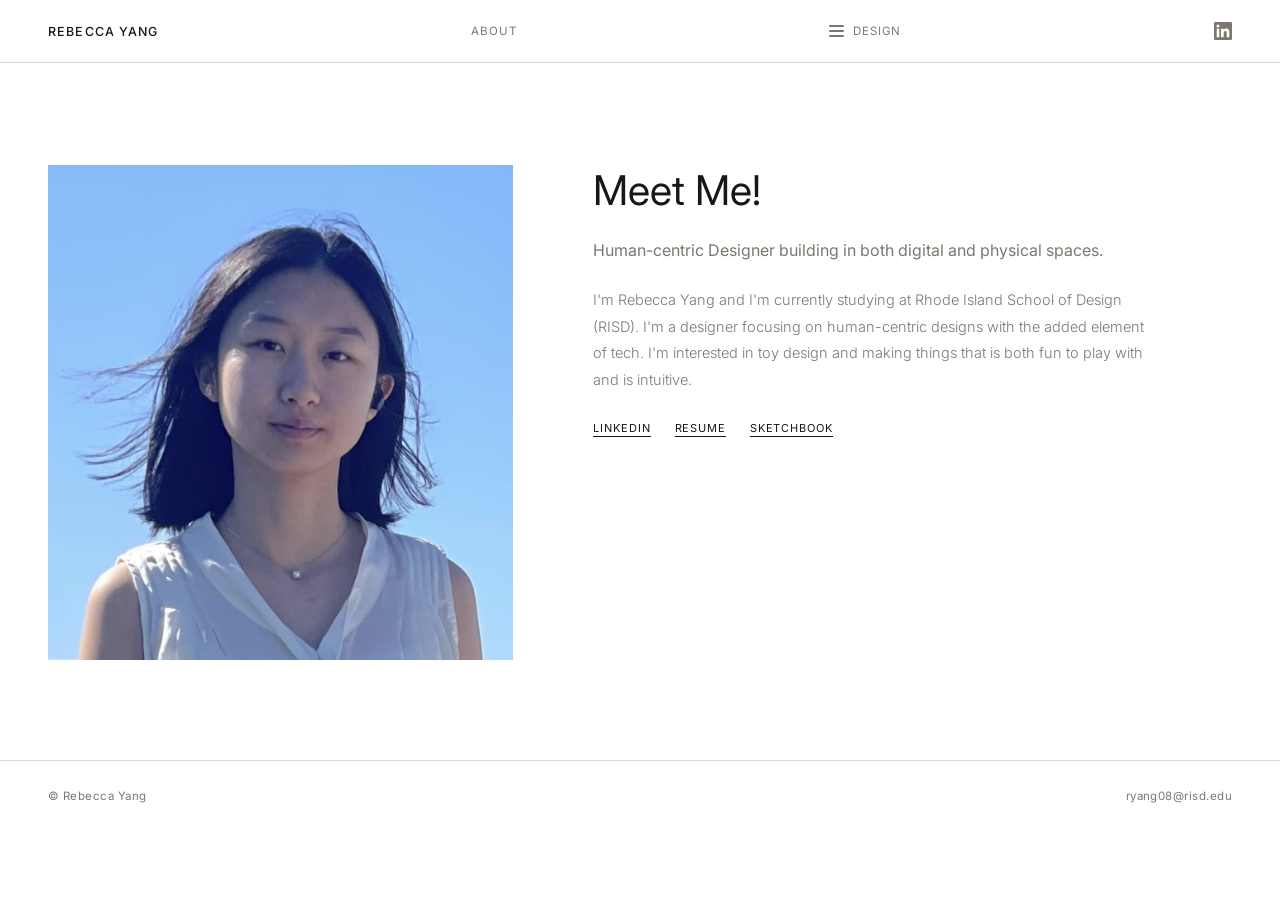
==== commit be38948e: "Sync site with local "1 copy 4" edits Update About, NASA, Stool, Typography, fishtoy, index, install" ====
--- a/About.html
+++ b/About.html
@@ -55,7 +55,11 @@
         <button type="button" class="about-link-btn" id="sketchbook-toggle" aria-expanded="false" aria-controls="sketchbook-reveal">Sketchbook</button>
       </div>
       <div class="sketchbook-reveal" id="sketchbook-reveal" hidden>
+        <p class="about-subhead">Some of my non-serious work that I do for fun</p>
         <img class="sketchbook-thumb" id="sketchbook-thumb" src="sketchbook-p1.jpg" alt="Sketchbook page 1">
+        <video class="sketchbook-video" id="sketchbook-video" src="1.4%20(1).mp4" autoplay loop muted playsinline></video>
+        <img class="sketchbook-still" id="sketchbook-still" src="sketchbook3.png" alt="Sketchbook work">
+        <video class="sketchbook-clip" id="sketchbook-clip" src="2.1.mp4" autoplay loop muted playsinline></video>
       </div>
     </div>
   </section>
@@ -67,8 +71,48 @@
     <button type="button" class="lightbox-next" id="sketchbook-next" aria-label="Next page">&#8250;</button>
   </div>
 
+  <div class="lightbox" id="still-lightbox" role="dialog" aria-modal="true" aria-label="Sketchbook work" aria-hidden="true">
+    <button type="button" class="lightbox-close" id="still-close" aria-label="Close">&times;</button>
+    <img class="lightbox-img" src="sketchbook3.png" alt="Sketchbook work">
+  </div>
+
+  <div class="lightbox" id="video-lightbox" role="dialog" aria-modal="true" aria-label="Obscurity" aria-hidden="true">
+    <button type="button" class="lightbox-close" id="video-close" aria-label="Close">&times;</button>
+    <div class="video-viewer">
+      <video class="video-viewer-media" id="video-viewer-media" src="1.4%20(1).mp4" loop muted playsinline></video>
+      <p class="video-viewer-title">Obscurity</p>
+      <p class="video-viewer-sub">Unity + Blender</p>
+      <p class="video-viewer-time" id="video-viewer-time">00:00 / 00:00</p>
+      <div class="video-viewer-controls">
+        <button type="button" id="video-play">Play</button>
+        <button type="button" id="video-pause">Pause</button>
+      </div>
+    </div>
+  </div>
+
+  <div class="lightbox" id="weaving-lightbox" role="dialog" aria-modal="true" aria-label="Computational Weaving Collaboration" aria-hidden="true">
+    <button type="button" class="lightbox-close" id="weaving-close" aria-label="Close">&times;</button>
+    <div class="video-viewer">
+      <div class="video-viewer-row">
+        <video class="video-viewer-media" id="weaving-viewer-media" src="2.1.mp4" loop muted playsinline></video>
+        <div class="video-viewer-side-col">
+          <img class="video-viewer-side" src="2.2.png" alt="Computational Weaving Collaboration">
+          <img class="video-viewer-side" src="2.3.png" alt="Computational Weaving Collaboration">
+          <img class="video-viewer-side" src="2.4.png" alt="Computational Weaving Collaboration">
+        </div>
+      </div>
+      <p class="video-viewer-title">Computational Weaving Collaboration</p>
+      <p class="video-viewer-sub">HTML + Weaving</p>
+      <p class="video-viewer-time" id="weaving-viewer-time">00:00 / 00:00</p>
+      <div class="video-viewer-controls">
+        <button type="button" id="weaving-play">Play</button>
+        <button type="button" id="weaving-pause">Pause</button>
+      </div>
+    </div>
+  </div>
+
   <footer>
-    <span>&copy; 2025 Rebecca Yang</span>
+    <span>&copy; Rebecca Yang</span>
     <a href="mailto:ryang08@risd.edu">ryang08@risd.edu</a>
   </footer>
 
@@ -167,6 +211,122 @@
       if (e.key === 'ArrowLeft')  skGo(-1);
       if (e.key === 'ArrowRight') skGo(1);
     });
+
+    // Arriving from another page with #sketchbook opens the section and scrolls to it
+    if (location.hash === '#sketchbook') {
+      if (skReveal.hasAttribute('hidden')) skBtn.click();
+      skReveal.scrollIntoView({ behavior: 'smooth', block: 'center' });
+    }
+
+    // Clicking the sketchbook video expands it: title, tools, timecode, play/pause.
+    const svThumb = document.getElementById('sketchbook-video');
+    const vBox    = document.getElementById('video-lightbox');
+    const vMedia  = document.getElementById('video-viewer-media');
+    const vTime   = document.getElementById('video-viewer-time');
+    const vPlay   = document.getElementById('video-play');
+    const vPause  = document.getElementById('video-pause');
+    const vClose  = document.getElementById('video-close');
+
+    function fmtTime(t) {
+      t = Math.max(0, Math.floor(t || 0));
+      const m = Math.floor(t / 60);
+      const s = t % 60;
+      return String(m).padStart(2, '0') + ':' + String(s).padStart(2, '0');
+    }
+
+    function vRenderTime() {
+      vTime.textContent = fmtTime(vMedia.currentTime) + ' / ' + fmtTime(vMedia.duration);
+    }
+
+    vMedia.addEventListener('loadedmetadata', vRenderTime);
+    vMedia.addEventListener('timeupdate', vRenderTime);
+
+    function vOpen() {
+      svThumb.pause();
+      vBox.classList.add('active');
+      vBox.setAttribute('aria-hidden', 'false');
+      vRenderTime();
+      vMedia.play();
+    }
+
+    function vShut() {
+      vBox.classList.remove('active');
+      vBox.setAttribute('aria-hidden', 'true');
+      vMedia.pause();
+      if (!skReveal.hasAttribute('hidden')) svThumb.play();
+    }
+
+    svThumb.addEventListener('click', vOpen);
+    vClose.addEventListener('click', vShut);
+    vPlay.addEventListener('click', () => vMedia.play());
+    vPause.addEventListener('click', () => vMedia.pause());
+    vBox.addEventListener('click', (e) => { if (e.target === vBox) vShut(); });
+
+    document.addEventListener('keydown', (e) => {
+      if (vBox.classList.contains('active') && e.key === 'Escape') vShut();
+    });
+
+    // Clicking the sketchbook still image expands it in a simple viewer.
+    const skStill    = document.getElementById('sketchbook-still');
+    const stillBox   = document.getElementById('still-lightbox');
+    const stillClose = document.getElementById('still-close');
+
+    function stillShut() {
+      stillBox.classList.remove('active');
+      stillBox.setAttribute('aria-hidden', 'true');
+    }
+
+    skStill.addEventListener('click', () => {
+      stillBox.classList.add('active');
+      stillBox.setAttribute('aria-hidden', 'false');
+    });
+    stillClose.addEventListener('click', stillShut);
+    stillBox.addEventListener('click', (e) => { if (e.target === stillBox) stillShut(); });
+
+    document.addEventListener('keydown', (e) => {
+      if (stillBox.classList.contains('active') && e.key === 'Escape') stillShut();
+    });
+
+    // Clicking 2.1.mp4 expands it beside 2.2.png: title, tools, timecode, play/pause.
+    const wClip  = document.getElementById('sketchbook-clip');
+    const wBox   = document.getElementById('weaving-lightbox');
+    const wMedia = document.getElementById('weaving-viewer-media');
+    const wTime  = document.getElementById('weaving-viewer-time');
+    const wPlay  = document.getElementById('weaving-play');
+    const wPause = document.getElementById('weaving-pause');
+    const wClose = document.getElementById('weaving-close');
+
+    function wRenderTime() {
+      wTime.textContent = fmtTime(wMedia.currentTime) + ' / ' + fmtTime(wMedia.duration);
+    }
+
+    wMedia.addEventListener('loadedmetadata', wRenderTime);
+    wMedia.addEventListener('timeupdate', wRenderTime);
+
+    function wOpen() {
+      wClip.pause();
+      wBox.classList.add('active');
+      wBox.setAttribute('aria-hidden', 'false');
+      wRenderTime();
+      wMedia.play();
+    }
+
+    function wShut() {
+      wBox.classList.remove('active');
+      wBox.setAttribute('aria-hidden', 'true');
+      wMedia.pause();
+      if (!skReveal.hasAttribute('hidden')) wClip.play();
+    }
+
+    wClip.addEventListener('click', wOpen);
+    wClose.addEventListener('click', wShut);
+    wPlay.addEventListener('click', () => wMedia.play());
+    wPause.addEventListener('click', () => wMedia.pause());
+    wBox.addEventListener('click', (e) => { if (e.target === wBox) wShut(); });
+
+    document.addEventListener('keydown', (e) => {
+      if (wBox.classList.contains('active') && e.key === 'Escape') wShut();
+    });
   </script>
 
 </body>
--- a/styleshtml.css
+++ b/styleshtml.css
@@ -336,7 +336,7 @@
 .lightbox {
   position: fixed;
   inset: 0;
-  background: rgba(0, 0, 0, 0.92);
+  background: rgba(255, 255, 255, 0.85);
   z-index: 9998;
   display: flex;
   align-items: center;
@@ -367,7 +367,7 @@
   right: 32px;
   background: none;
   border: none;
-  color: #ffffff;
+  color: var(--text);
   font-size: 22px;
   cursor: pointer;
   padding: 8px;
@@ -385,7 +385,7 @@
   transform: translateY(-50%);
   background: none;
   border: none;
-  color: #ffffff;
+  color: var(--text);
   font-size: 28px;
   cursor: pointer;
   padding: 20px 24px;
@@ -412,7 +412,7 @@
   align-items: center;
   gap: 12px;
   width: min(80vw, 700px);
-  background: rgba(255,255,255,0.08);
+  background: rgba(0,0,0,0.06);
   padding: 10px 16px;
   border-radius: 8px;
 }
@@ -420,7 +420,7 @@
 .lbv-playpause {
   background: none;
   border: none;
-  color: #fff;
+  color: var(--text);
   font-size: 16px;
   cursor: pointer;
   padding: 0 4px;
@@ -433,10 +433,10 @@
   height: 4px;
   appearance: none;
   -webkit-appearance: none;
-  background: rgba(255,255,255,0.25);
+  background: rgba(0,0,0,0.15);
   border-radius: 2px;
   cursor: pointer;
-  accent-color: #fff;
+  accent-color: var(--text);
 }
 
 .lbv-scrubber::-webkit-slider-thumb {
@@ -444,12 +444,12 @@
   width: 14px;
   height: 14px;
   border-radius: 50%;
-  background: #fff;
+  background: var(--text);
   cursor: pointer;
 }
 
 .lbv-time {
-  color: rgba(255,255,255,0.7);
+  color: var(--muted);
   font-size: 12px;
   font-family: monospace;
   white-space: nowrap;
@@ -612,6 +612,32 @@
   display: block;
 }
 
+.type-plan {
+  padding: 0 var(--page-inset) 80px;
+}
+
+.type-plan .sketchbook-title {
+  margin-bottom: 24px;
+}
+
+.type-plan-row {
+  display: flex;
+  gap: 40px;
+  align-items: flex-start;
+}
+
+.type-plan-row img {
+  flex: 1;
+  min-width: 0;
+  width: 100%;
+  height: auto;   /* keep aspect ratio — never crop */
+}
+
+@media (max-width: 780px) {
+  .type-plan { padding: 0 24px 60px; }
+  .type-plan-row { flex-direction: column; gap: 16px; }
+}
+
 .type-text {
   flex: 1;
   padding-top: 8px;
@@ -619,7 +645,7 @@
 
 .type-design-grid {
   display: grid;
-  grid-template-columns: repeat(4, 1fr);
+  grid-template-columns: repeat(3, 1fr);
   gap: 16px;
   padding: 0 var(--page-inset) 80px;
 }
@@ -954,7 +980,7 @@
 @media (max-width: 780px) {
   #works-grid { padding: 0 24px 60px; }
   #installation-page,
-  #web-based-page { padding: 120px 24px 60px; }
+  #web-based-page { padding: 32px 24px 60px; }
   .works-row { grid-template-columns: repeat(2, 1fr); gap: 12px; }
 }
 
@@ -962,7 +988,7 @@
 
 #installation-page,
 #web-based-page {
-  padding: 140px 48px 80px;
+  padding: 40px 48px 80px;
 }
 
 .installation-heading {
@@ -981,7 +1007,7 @@
 }
 
 @media (max-width: 780px) {
-  #installation-page { padding: 120px 24px 60px; }
+  #installation-page { padding: 32px 24px 60px; }
   .installation-grid { grid-template-columns: repeat(2, 1fr); }
 }
 
@@ -1215,17 +1241,161 @@
 
 .about-link-btn[aria-expanded="true"] { opacity: 0.45; }
 
+.about-subhead {
+  font-family: var(--font-sans);
+  font-size: 13px;
+  font-weight: 500;
+  color: var(--text);
+  margin-top: 4px;
+  flex: 0 0 100%;   /* full-width heading above the sketchbook preview */
+}
+
 .sketchbook-reveal {
-  margin-top: 4px;
-}
-
-.sketchbook-thumb {
-  display: block;
-  width: 100%;
-  max-width: 420px;
-  height: auto;
+  display: flex;
+  flex-wrap: wrap;
+  align-items: flex-start;
+  gap: 20px;
+  margin-top: 8px;
+  /* left edge stays aligned with the "Meet Me" text column;
+     on screens wider than the 1200px about block, stretch the right
+     edge out toward the page edge (matching the 48px page gutter). */
+  margin-right: min(0px, calc(1200px - 100vw));
+}
+
+.sketchbook-reveal[hidden] {
+  display: none;
+}
+
+/* Every page/still/clip sits at the same modest size — at least 3 fit
+   per row on a full-screen window, fewer as the window narrows. */
+.sketchbook-thumb,
+.sketchbook-video,
+.sketchbook-still,
+.sketchbook-clip {
+  display: block;
+  flex: 1 1 240px;
+  min-width: 0;
+  max-width: 380px;
+  width: 100%;
+  height: auto;      /* keep aspect ratio — never crop */
+}
+
+.sketchbook-thumb,
+.sketchbook-video,
+.sketchbook-still,
+.sketchbook-clip {
   cursor: zoom-in;
 }
+
+/* --- EXPANDED VIDEO VIEWER --- */
+
+.video-viewer {
+  display: flex;
+  flex-direction: column;
+  align-items: center;
+  gap: 12px;
+  text-align: center;
+}
+
+.video-viewer-media {
+  max-width: 80vw;
+  max-height: 68vh;
+  width: auto;
+  height: auto;
+  display: block;
+}
+
+/* Video + companion still side by side (Computational Weaving viewer) */
+.video-viewer-row {
+  display: flex;
+  align-items: flex-start;
+  justify-content: center;
+  gap: 20px;
+  max-width: 92vw;
+}
+
+.video-viewer-row .video-viewer-media {
+  max-width: 58vw;
+  max-height: 66vh;
+}
+
+.video-viewer-side {
+  max-width: 30vw;
+  max-height: 66vh;
+  width: auto;
+  height: auto;
+  display: block;
+}
+
+.video-viewer-side-col {
+  display: flex;
+  flex-direction: column;
+  align-items: flex-start;
+  gap: 12px;
+}
+
+.video-viewer-side-col .video-viewer-side {
+  max-width: 30vw;
+  max-height: 21vh;
+}
+
+@media (max-width: 780px) {
+  .video-viewer-row {
+    flex-direction: column;
+    align-items: center;
+  }
+  .video-viewer-row .video-viewer-media,
+  .video-viewer-side,
+  .video-viewer-side-col .video-viewer-side {
+    max-width: 86vw;
+    max-height: none;
+  }
+  .video-viewer-side-col { align-items: center; }
+}
+
+.video-viewer-title {
+  font-family: var(--font-sans);
+  font-size: 20px;
+  letter-spacing: 0.04em;
+  color: var(--text);
+  margin-top: 6px;
+}
+
+.video-viewer-sub {
+  font-family: var(--font-sans);
+  font-size: 12px;
+  letter-spacing: 0.08em;
+  text-transform: uppercase;
+  color: var(--muted);
+}
+
+.video-viewer-time {
+  font-family: var(--font-sans);
+  font-size: 12px;
+  color: var(--muted);
+  font-variant-numeric: tabular-nums;
+}
+
+.video-viewer-controls {
+  display: flex;
+  gap: 18px;
+}
+
+.video-viewer-controls button {
+  font-family: var(--font-sans);
+  font-size: 11px;
+  letter-spacing: 0.08em;
+  text-transform: uppercase;
+  color: var(--text);
+  background: none;
+  border: none;
+  border-bottom: 1px solid currentColor;
+  padding: 0 0 2px;
+  cursor: pointer;
+  transition: opacity 0.2s;
+}
+
+.video-viewer-controls button:hover { opacity: 0.5; }
 
 /* --- FOOTER --- */
 
@@ -1296,5 +1466,7 @@
     padding: calc(65px + 40px) 24px 70px;
   }
 
+  .sketchbook-reveal { margin-right: 0; }
+
   footer { padding: 22px 24px; }
 }
